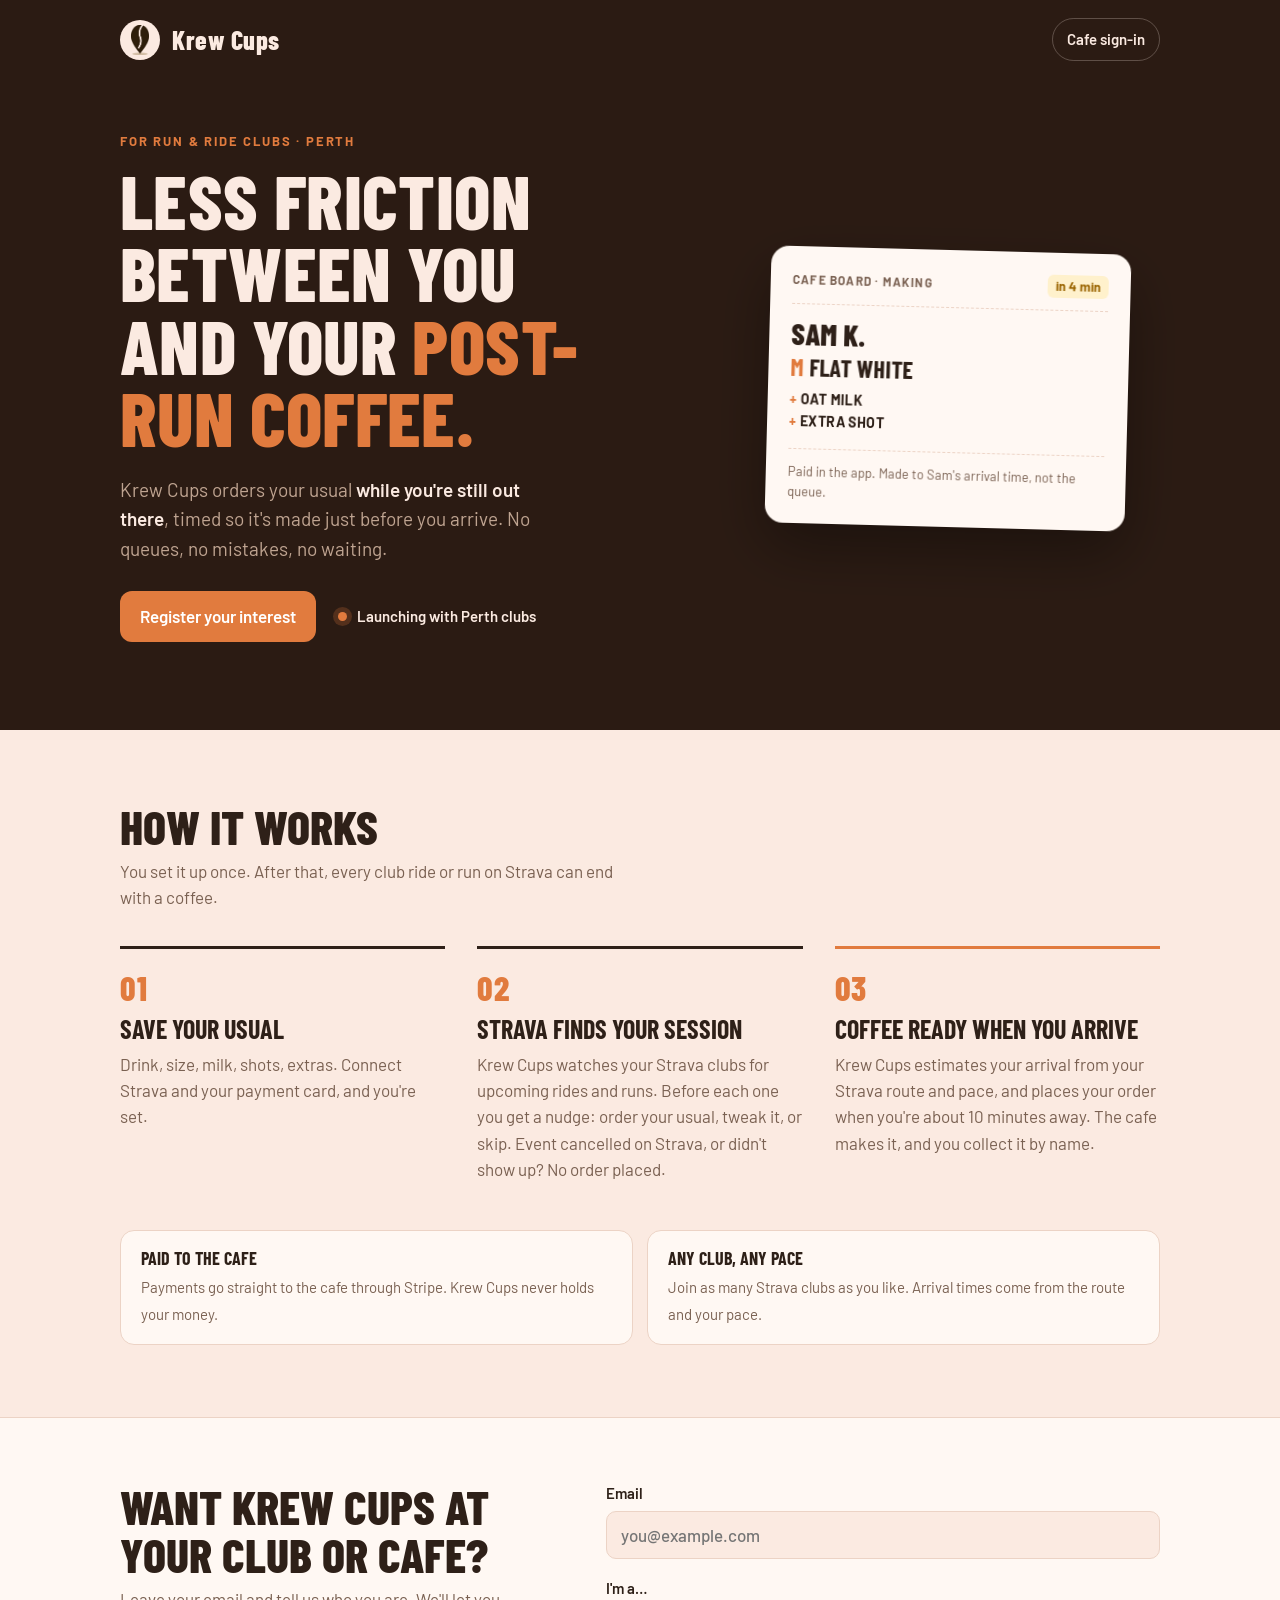
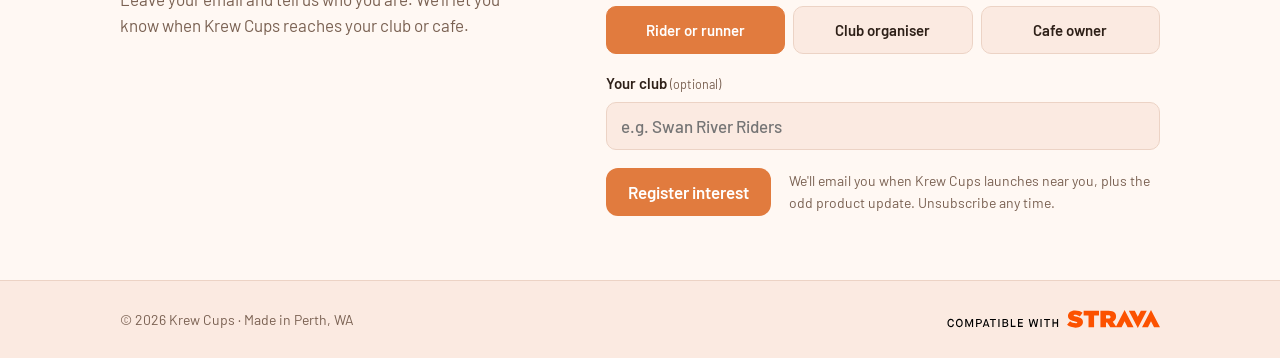
==== index.html @ 354a2b69 "deploy: roods97/krew-cup@a50fc64b621a94cc8d2a3154f591a09e2c97f228" ====
<!doctype html>
<html lang="en-AU">
  <head>
    <meta charset="UTF-8" />
    <meta name="viewport" content="width=device-width, initial-scale=1, viewport-fit=cover" />
    <title>Krew Cups</title>
    <meta
      name="description"
      content="Krew Cups orders your usual coffee while you're still out on your club ride or run, timed so it's made just before you arrive."
    />
    <link rel="icon" type="image/png" href="/assets/krewcup-logo-transparent-D4JELKim.png" />
    <link rel="preconnect" href="https://fonts.googleapis.com" />
    <link rel="preconnect" href="https://fonts.gstatic.com" crossorigin />
    <link
      rel="stylesheet"
      href="https://fonts.googleapis.com/css2?family=Barlow:wght@400;500;600&family=Barlow+Condensed:wght@600;700;800&display=swap"
    />
    <script type="module" crossorigin src="/assets/index-CygZt-Nh.js"></script>
    <link rel="stylesheet" crossorigin href="/assets/index-BFq_1Bxv.css">
  </head>
  <body>
    <header class="band">
      <div class="wrap">
        <nav class="nav" aria-label="Main">
          <a class="logo" href="#top" aria-label="Krew Cups home">
            <span class="logo-badge"><img src="/assets/krewcup-logo-transparent-D4JELKim.png" alt="" /></span>
            Krew Cups
          </a>
          <a class="nav-link" href="https://cafe.krewcups.com">Cafe sign-in</a>
        </nav>
        <section class="hero" id="top">
          <div>
            <p class="eyebrow">For run &amp; ride clubs · Perth</p>
            <h1>Less friction between you and your <em>post-run coffee.</em></h1>
            <p class="lead">
              Krew Cups orders your usual <b>while you're still out there</b>, timed so it's made just before you
              arrive. No queues, no mistakes, no waiting.
            </p>
            <div class="hero-actions">
              <a class="button primary" href="#interest">Register your interest</a>
              <span class="status"><i aria-hidden="true"></i>Launching with Perth clubs</span>
            </div>
          </div>
          <aside class="ticket" aria-label="Example order, as the cafe sees it">
            <div class="ticket-head"><span>Cafe board · Making</span><b>in 4 min</b></div>
            <div class="ticket-name">Sam K.</div>
            <div class="ticket-drink"><span>M</span>Flat White</div>
            <ul>
              <li>Oat milk</li>
              <li>Extra shot</li>
            </ul>
            <div class="ticket-foot">Paid in the app. Made to Sam's arrival time, not the queue.</div>
          </aside>
        </section>
      </div>
    </header>

    <main>
      <section class="how wrap" aria-labelledby="how-title">
        <h2 class="section-title" id="how-title">How it works</h2>
        <p class="section-sub">You set it up once. After that, every club ride or run on Strava can end with a coffee.</p>
        <ol class="timeline">
          <li class="step">
            <div class="when">01</div>
            <h3>Save your usual</h3>
            <p>Drink, size, milk, shots, extras. Connect Strava and your payment card, and you're set.</p>
          </li>
          <li class="step">
            <div class="when">02</div>
            <h3>Strava finds your session</h3>
            <p>
              Krew Cups watches your Strava clubs for upcoming rides and runs. Before each one you get a nudge: order
              your usual, tweak it, or skip. Event cancelled on Strava, or didn't show up? No order placed.
            </p>
          </li>
          <li class="step">
            <div class="when">03</div>
            <h3>Coffee ready when you arrive</h3>
            <p>
              Krew Cups estimates your arrival from your Strava route and pace, and places your order when you're about
              10 minutes away. The cafe makes it, and you collect it by name.
            </p>
          </li>
        </ol>
      </section>

      <section class="fine wrap" aria-label="The details">
        <div class="fine-grid">
          <div class="fact">
            <b>Paid to the cafe</b><span>Payments go straight to the cafe through Stripe. Krew Cups never holds your money.</span>
          </div>
          <div class="fact">
            <b>Any club, any pace</b><span>Join as many Strava clubs as you like. Arrival times come from the route and your pace.</span>
          </div>
        </div>
      </section>

      <section class="eoi" id="interest" aria-labelledby="eoi-title">
        <div class="wrap eoi-grid">
          <div>
            <h2 class="section-title" id="eoi-title">Want Krew Cups at your club or cafe?</h2>
            <p class="intro">
              Leave your email and tell us who you are. We'll let you know when Krew Cups reaches your club or cafe.
            </p>
          </div>
          <div>
            <form id="eoi-form" novalidate>
              <label class="field" for="eoi-email"
                >Email
                <input
                  id="eoi-email"
                  name="email"
                  type="email"
                  autocomplete="email"
                  inputmode="email"
                  placeholder="you@example.com"
                  required
                  maxlength="254"
                />
              </label>
              <fieldset class="roles">
                <legend>I'm a…</legend>
                <div class="role-options">
                  <label><input type="radio" name="role" value="rider" id="role-rider" checked />Rider or runner</label>
                  <label><input type="radio" name="role" value="club_organiser" id="role-club" />Club organiser</label>
                  <label><input type="radio" name="role" value="cafe_owner" id="role-cafe" />Cafe owner</label>
                </div>
              </fieldset>
              <label class="field" for="eoi-org"
                ><span id="org-label">Your club <small>(optional)</small></span>
                <input
                  id="eoi-org"
                  name="organisation"
                  type="text"
                  autocomplete="organization"
                  placeholder="e.g. Swan River Riders"
                  maxlength="200"
                />
              </label>
              <div class="honeypot" aria-hidden="true">
                <label for="eoi-website">Website</label
                ><input id="eoi-website" name="website" type="text" tabindex="-1" autocomplete="off" />
              </div>
              <p class="form-error" id="eoi-error" role="alert" hidden></p>
              <div class="form-foot">
                <button class="submit" type="submit" id="eoi-submit">Register interest</button>
                <p class="privacy">
                  We'll email you when Krew Cups launches near you, plus the odd product update. Unsubscribe any time.
                </p>
              </div>
            </form>
            <div class="thanks" id="eoi-thanks" role="status" hidden>
              <b>You're on the list</b>
              <p>Thanks. We'll be in touch when Krew Cups reaches you.</p>
            </div>
          </div>
        </div>
      </section>
    </main>

    <footer class="wrap">
      <span>© 2026 Krew Cups · Made in Perth, WA</span>
      <!-- Strava's official badges, unaltered (developers.strava.com/guidelines): orange on the
           light page, white where the dark theme would make the orange one's black text unreadable. -->
      <picture>
        <source srcset="/api_logo_cptblWith_strava_horiz_white.svg" media="(prefers-color-scheme: dark)" />
        <img class="strava-badge" src="/api_logo_cptblWith_strava_horiz_orange.svg" alt="Compatible with Strava" />
      </picture>
    </footer>
  </body>
</html>
---- assets/index-BFq_1Bxv.css ----
:root{--brown: #2b1b13;--blush: #fbeae1;--cream: #fff8f3;--ink: #2e2018;--muted: #7a6152;--line: #ecd3c5;--accent: #e17b3e;--accent-ink: #ffffff;--on-dark: #fbeae1;--on-dark-muted: #bfa491;--error: #b42318;--font-display: "Barlow Condensed", "Arial Narrow", system-ui, sans-serif;--font-body: "Barlow", system-ui, -apple-system, "Segoe UI", sans-serif}@media(prefers-color-scheme:dark){:root:not([data-theme=light]){--blush: #1d1410;--cream: #261a14;--ink: #f6e6dc;--muted: #c2a593;--line: #3e2b21;--error: #ff8a7a;color-scheme:dark}}:root[data-theme=dark]{--blush: #1d1410;--cream: #261a14;--ink: #f6e6dc;--muted: #c2a593;--line: #3e2b21;--error: #ff8a7a;color-scheme:dark}*{box-sizing:border-box}[hidden]{display:none!important}body{margin:0;background:var(--blush);color:var(--ink);font:400 17px/1.55 var(--font-body)}a{color:inherit}a:focus-visible,button:focus-visible,input:focus-visible{outline:3px solid var(--accent);outline-offset:3px}.wrap{max-width:1080px;margin:0 auto;padding-left:max(20px,env(safe-area-inset-left,0px));padding-right:max(20px,env(safe-area-inset-right,0px))}.band{background:var(--brown);color:var(--on-dark)}.nav{display:flex;align-items:center;justify-content:space-between;gap:16px;padding-block:18px}.logo{display:flex;align-items:center;gap:12px;font:800 26px/1 var(--font-display);letter-spacing:.02em;text-decoration:none}.logo-badge{width:40px;height:40px;border-radius:50%;background:var(--on-dark);display:grid;place-items:center;flex:none}.logo-badge img{width:24px;height:30px;object-fit:contain}.nav-link{font-weight:600;font-size:15px;text-decoration:none;padding:9px 14px;border:1px solid rgba(251,234,225,.25);border-radius:999px;white-space:nowrap}.nav-link:hover{background:#fbeae114}.hero{display:grid;gap:40px;padding-block:40px 64px;align-items:center}@media(min-width:860px){.hero{grid-template-columns:1.15fr .85fr;padding-block:56px 88px}}.eyebrow{font:700 13px/1 var(--font-body);letter-spacing:.14em;text-transform:uppercase;color:var(--accent);margin:0 0 16px}.hero h1{margin:0;font:800 clamp(40px,7vw,76px)/.95 var(--font-display);text-transform:uppercase;letter-spacing:.005em;text-wrap:balance}.hero h1 em{font-style:normal;color:var(--accent)}.hero p.lead{margin:22px 0 0;max-width:38ch;font-size:19px;color:var(--on-dark-muted)}.hero p.lead b{color:var(--on-dark);font-weight:600}.hero-actions{display:flex;flex-wrap:wrap;align-items:center;gap:14px 22px;margin-top:28px}.status{display:inline-flex;align-items:center;gap:10px;font-weight:600;font-size:15px}.status i{width:9px;height:9px;border-radius:50%;background:var(--accent);box-shadow:0 0 0 5px #e17b3e38}.ticket{background:#fff8f3;color:#2e2018;border-radius:18px;padding:22px;max-width:360px;justify-self:center;width:100%;box-shadow:0 24px 60px #00000059;transform:rotate(1.5deg)}@media(prefers-reduced-motion:no-preference){.ticket{animation:settle .9s cubic-bezier(.2,.8,.2,1) both}@keyframes settle{0%{transform:rotate(5deg) translateY(16px)}}}.ticket-head{display:flex;justify-content:space-between;align-items:baseline;border-bottom:1px dashed #ecd3c5;padding-bottom:12px}.ticket-head span{font-size:12px;font-weight:700;letter-spacing:.1em;text-transform:uppercase;color:#7a6152}.ticket-head b{font:700 13px/1 var(--font-body);color:#9a6400;background:#fff1cc;padding:5px 8px;border-radius:6px}.ticket-name{font:800 30px/1 var(--font-display);text-transform:uppercase;margin-top:14px}.ticket-drink{font:700 24px/1.1 var(--font-display);text-transform:uppercase;margin-top:6px}.ticket-drink span{color:var(--accent);margin-right:.25em}.ticket ul{list-style:none;margin:8px 0 0;padding:0;font-weight:700;font-size:14px;letter-spacing:.03em;text-transform:uppercase}.ticket li:before{content:"+ ";color:var(--accent)}.ticket-foot{margin-top:16px;padding-top:12px;border-top:1px dashed #ecd3c5;font-size:13px;color:#7a6152}.how{padding-block:72px 40px}.section-title{font:800 clamp(32px,5vw,48px)/1 var(--font-display);text-transform:uppercase;margin:0 0 8px;text-wrap:balance}.section-sub{margin:0 0 36px;color:var(--muted);max-width:52ch}.timeline{list-style:none;margin:0;padding:0;display:grid;gap:28px}@media(min-width:860px){.timeline{grid-template-columns:repeat(3,1fr);gap:32px}}.step{padding-top:22px;border-top:3px solid var(--ink)}.step:last-child{border-top-color:var(--accent)}.step .when{font:800 34px/1 var(--font-display);letter-spacing:.02em;text-transform:uppercase;color:var(--accent)}.step h3{margin:10px 0 8px;font:700 26px/1.05 var(--font-display);text-transform:uppercase}.step p{margin:0;color:var(--muted);max-width:40ch}.fine{padding-block:8px 72px}.fine-grid{display:grid;gap:14px}@media(min-width:700px){.fine-grid{grid-template-columns:repeat(2,1fr)}}.fact{background:var(--cream);border:1px solid var(--line);border-radius:14px;padding:18px 20px}.fact b{display:block;font:700 18px/1.1 var(--font-display);text-transform:uppercase;margin-bottom:4px}.fact span{color:var(--muted);font-size:15px}.eoi{background:var(--cream);border-block:1px solid var(--line)}.eoi-grid{display:grid;gap:32px;padding-block:64px}@media(min-width:860px){.eoi-grid{grid-template-columns:.9fr 1.1fr;align-items:start}}.eoi p.intro{margin:0;color:var(--muted);max-width:40ch}.eoi form{display:grid;gap:18px}.field{display:grid;gap:6px;font-weight:600;font-size:15px}.field small{font-weight:400;color:var(--muted)}.field input{font:500 17px var(--font-body);color:var(--ink);background:var(--blush);border:1px solid var(--line);border-radius:10px;padding:12px 14px;min-height:48px;width:100%;min-width:0}.roles{border:0;margin:0;padding:0;display:grid;gap:8px}.roles legend{font-weight:600;font-size:15px;margin-bottom:6px;padding:0}.role-options{display:grid;gap:8px}@media(min-width:520px){.role-options{grid-template-columns:repeat(3,1fr)}}.role-options label{position:relative;display:flex;align-items:center;justify-content:center;text-align:center;min-height:48px;padding:10px 12px;border:1px solid var(--line);border-radius:10px;background:var(--blush);font-weight:600;font-size:15px;cursor:pointer}.role-options input{position:absolute;opacity:0;top:0;right:0;bottom:0;left:0;cursor:pointer}.role-options label:has(input:checked){border-color:var(--accent);background:var(--accent);color:var(--accent-ink)}.role-options label:has(input:focus-visible){outline:3px solid var(--accent);outline-offset:3px}.honeypot{position:absolute;left:-9999px;width:1px;height:1px;overflow:hidden}.form-foot{display:flex;flex-wrap:wrap;align-items:center;gap:12px 18px}.submit{border:0;background:var(--accent);color:var(--accent-ink);font:600 17px var(--font-body);min-height:48px;padding:12px 22px;border-radius:12px;cursor:pointer}.submit:disabled{opacity:.6;cursor:default}.privacy{margin:0;font-size:14px;color:var(--muted);max-width:46ch}.form-error{margin:0;color:var(--error);font-weight:600;font-size:15px}.thanks{background:var(--blush);border:1px solid var(--line);border-radius:14px;padding:22px}.thanks b{display:block;font:800 26px/1.05 var(--font-display);text-transform:uppercase;margin-bottom:6px}.thanks p{margin:0;color:var(--muted)}.button{display:inline-flex;align-items:center;gap:8px;min-height:48px;padding:12px 20px;border-radius:12px;font-weight:600;text-decoration:none}.button.primary{background:var(--accent);color:#fff}.button:hover{filter:brightness(1.06)}footer{padding-block:28px;color:var(--muted);font-size:14px;display:flex;flex-wrap:wrap;gap:14px 24px;align-items:center;justify-content:space-between}.strava-badge{display:block;height:18px;width:auto;max-width:100%}
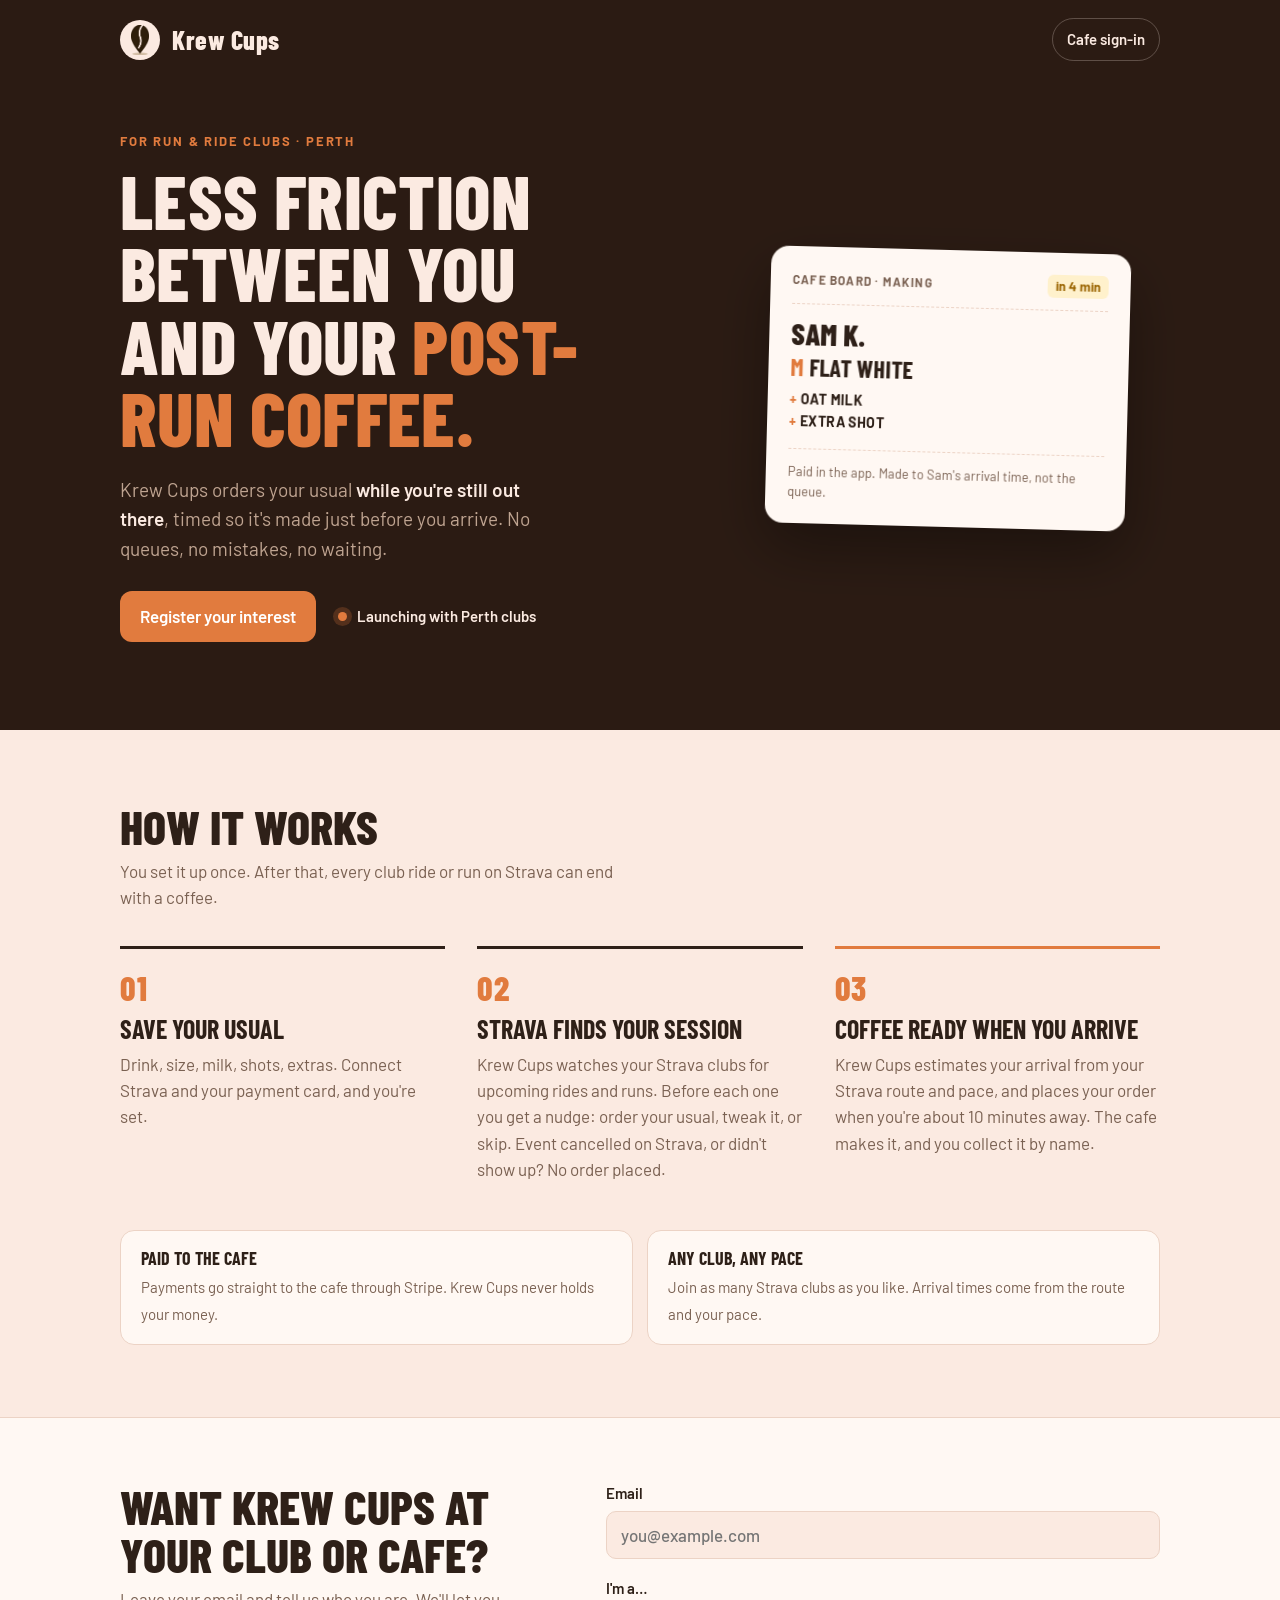
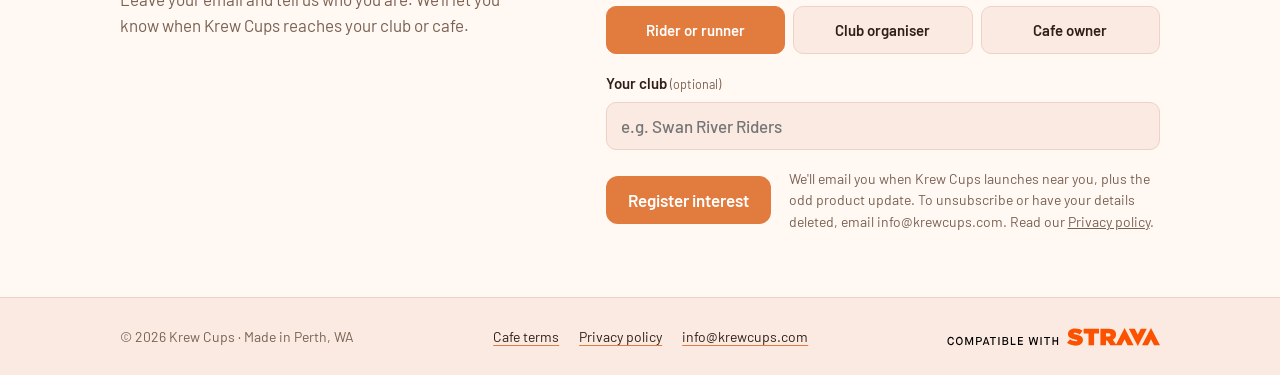
==== commit a678cc2f: "deploy: roods97/krew-cup@27086fe106c4de048542edfa4d556ca2a19899a2" ====
--- a/index.html
+++ b/index.html
@@ -15,8 +15,9 @@
       rel="stylesheet"
       href="https://fonts.googleapis.com/css2?family=Barlow:wght@400;500;600&family=Barlow+Condensed:wght@600;700;800&display=swap"
     />
-    <script type="module" crossorigin src="/assets/index-CygZt-Nh.js"></script>
-    <link rel="stylesheet" crossorigin href="/assets/index-BFq_1Bxv.css">
+    <script type="module" crossorigin src="/assets/main-Dn7Sjh5E.js"></script>
+    <link rel="modulepreload" crossorigin href="/assets/modulepreload-polyfill-B5Qt9EMX.js">
+    <link rel="stylesheet" crossorigin href="/assets/styles-b7v2vIeq.css">
   </head>
   <body>
     <header class="band">
@@ -126,8 +127,8 @@
                   <label><input type="radio" name="role" value="cafe_owner" id="role-cafe" />Cafe owner</label>
                 </div>
               </fieldset>
-              <label class="field" for="eoi-org"
-                ><span id="org-label">Your club <small>(optional)</small></span>
+              <label class="field" for="eoi-org" id="club-field"
+                ><span>Your club <small>(optional)</small></span>
                 <input
                   id="eoi-org"
                   name="organisation"
@@ -137,6 +138,40 @@
                   maxlength="200"
                 />
               </label>
+              <div class="cafe-fields" id="cafe-fields" hidden>
+                <label class="field" for="eoi-cafe"
+                  >Cafe name
+                  <input
+                    id="eoi-cafe"
+                    name="cafeName"
+                    type="text"
+                    autocomplete="organization"
+                    placeholder="e.g. Bean There Coffee"
+                    maxlength="200"
+                  />
+                </label>
+                <label class="field" for="eoi-contact"
+                  >Your name
+                  <input id="eoi-contact" name="contactName" type="text" autocomplete="name" maxlength="200" />
+                </label>
+                <div class="field-row">
+                  <label class="field" for="eoi-phone"
+                    ><span>Phone <small>(optional)</small></span>
+                    <input
+                      id="eoi-phone"
+                      name="phone"
+                      type="tel"
+                      autocomplete="tel"
+                      placeholder="04xx xxx xxx"
+                      maxlength="40"
+                    />
+                  </label>
+                  <label class="field" for="eoi-suburb"
+                    ><span>Suburb <small>(optional)</small></span>
+                    <input id="eoi-suburb" name="suburb" type="text" placeholder="e.g. Leederville" maxlength="120" />
+                  </label>
+                </div>
+              </div>
               <div class="honeypot" aria-hidden="true">
                 <label for="eoi-website">Website</label
                 ><input id="eoi-website" name="website" type="text" tabindex="-1" autocomplete="off" />
@@ -145,7 +180,7 @@
               <div class="form-foot">
                 <button class="submit" type="submit" id="eoi-submit">Register interest</button>
                 <p class="privacy">
-                  We'll email you when Krew Cups launches near you, plus the odd product update. Unsubscribe any time.
+                  We'll email you when Krew Cups launches near you, plus the odd product update. To unsubscribe or have your details deleted, email info@krewcups.com. Read our <a href="privacy/">Privacy policy</a>.
                 </p>
               </div>
             </form>
@@ -160,6 +195,11 @@
 
     <footer class="wrap">
       <span>© 2026 Krew Cups · Made in Perth, WA</span>
+      <nav class="foot-links" aria-label="Site">
+        <a href="cafe-terms/">Cafe terms</a>
+        <a href="privacy/">Privacy policy</a>
+        <a href="mailto:info@krewcups.com">info@krewcups.com</a>
+      </nav>
       <!-- Strava's official badges, unaltered (developers.strava.com/guidelines): orange on the
            light page, white where the dark theme would make the orange one's black text unreadable. -->
       <picture>
--- a/assets/styles-b7v2vIeq.css
+++ b/assets/styles-b7v2vIeq.css
@@ -0,0 +1 @@
+:root{--brown: #2b1b13;--blush: #fbeae1;--cream: #fff8f3;--ink: #2e2018;--muted: #7a6152;--line: #ecd3c5;--accent: #e17b3e;--accent-ink: #ffffff;--on-dark: #fbeae1;--on-dark-muted: #bfa491;--error: #b42318;--font-display: "Barlow Condensed", "Arial Narrow", system-ui, sans-serif;--font-body: "Barlow", system-ui, -apple-system, "Segoe UI", sans-serif}@media(prefers-color-scheme:dark){:root:not([data-theme=light]){--blush: #1d1410;--cream: #261a14;--ink: #f6e6dc;--muted: #c2a593;--line: #3e2b21;--error: #ff8a7a;color-scheme:dark}}:root[data-theme=dark]{--blush: #1d1410;--cream: #261a14;--ink: #f6e6dc;--muted: #c2a593;--line: #3e2b21;--error: #ff8a7a;color-scheme:dark}*{box-sizing:border-box}[hidden]{display:none!important}body{margin:0;background:var(--blush);color:var(--ink);font:400 17px/1.55 var(--font-body)}a{color:inherit}a:focus-visible,button:focus-visible,input:focus-visible{outline:3px solid var(--accent);outline-offset:3px}.wrap{max-width:1080px;margin:0 auto;padding-left:max(20px,env(safe-area-inset-left,0px));padding-right:max(20px,env(safe-area-inset-right,0px))}.band{background:var(--brown);color:var(--on-dark)}.nav{display:flex;align-items:center;justify-content:space-between;gap:16px;padding-block:18px}.logo{display:flex;align-items:center;gap:12px;font:800 26px/1 var(--font-display);letter-spacing:.02em;text-decoration:none}.logo-badge{width:40px;height:40px;border-radius:50%;background:var(--on-dark);display:grid;place-items:center;flex:none}.logo-badge img{width:24px;height:30px;object-fit:contain}.nav-link{font-weight:600;font-size:15px;text-decoration:none;padding:9px 14px;border:1px solid rgba(251,234,225,.25);border-radius:999px;white-space:nowrap}.nav-link:hover{background:#fbeae114}.hero{display:grid;gap:40px;padding-block:40px 64px;align-items:center}@media(min-width:860px){.hero{grid-template-columns:1.15fr .85fr;padding-block:56px 88px}}.eyebrow{font:700 13px/1 var(--font-body);letter-spacing:.14em;text-transform:uppercase;color:var(--accent);margin:0 0 16px}.hero h1{margin:0;font:800 clamp(40px,7vw,76px)/.95 var(--font-display);text-transform:uppercase;letter-spacing:.005em;text-wrap:balance}.hero h1 em{font-style:normal;color:var(--accent)}.hero p.lead{margin:22px 0 0;max-width:38ch;font-size:19px;color:var(--on-dark-muted)}.hero p.lead b{color:var(--on-dark);font-weight:600}.hero-actions{display:flex;flex-wrap:wrap;align-items:center;gap:14px 22px;margin-top:28px}.status{display:inline-flex;align-items:center;gap:10px;font-weight:600;font-size:15px}.status i{width:9px;height:9px;border-radius:50%;background:var(--accent);box-shadow:0 0 0 5px #e17b3e38}.ticket{background:#fff8f3;color:#2e2018;border-radius:18px;padding:22px;max-width:360px;justify-self:center;width:100%;box-shadow:0 24px 60px #00000059;transform:rotate(1.5deg)}@media(prefers-reduced-motion:no-preference){.ticket{animation:settle .9s cubic-bezier(.2,.8,.2,1) both}@keyframes settle{0%{transform:rotate(5deg) translateY(16px)}}}.ticket-head{display:flex;justify-content:space-between;align-items:baseline;border-bottom:1px dashed #ecd3c5;padding-bottom:12px}.ticket-head span{font-size:12px;font-weight:700;letter-spacing:.1em;text-transform:uppercase;color:#7a6152}.ticket-head b{font:700 13px/1 var(--font-body);color:#9a6400;background:#fff1cc;padding:5px 8px;border-radius:6px}.ticket-name{font:800 30px/1 var(--font-display);text-transform:uppercase;margin-top:14px}.ticket-drink{font:700 24px/1.1 var(--font-display);text-transform:uppercase;margin-top:6px}.ticket-drink span{color:var(--accent);margin-right:.25em}.ticket ul{list-style:none;margin:8px 0 0;padding:0;font-weight:700;font-size:14px;letter-spacing:.03em;text-transform:uppercase}.ticket li:before{content:"+ ";color:var(--accent)}.ticket-foot{margin-top:16px;padding-top:12px;border-top:1px dashed #ecd3c5;font-size:13px;color:#7a6152}.how{padding-block:72px 40px}.section-title{font:800 clamp(32px,5vw,48px)/1 var(--font-display);text-transform:uppercase;margin:0 0 8px;text-wrap:balance}.section-sub{margin:0 0 36px;color:var(--muted);max-width:52ch}.timeline{list-style:none;margin:0;padding:0;display:grid;gap:28px}@media(min-width:860px){.timeline{grid-template-columns:repeat(3,1fr);gap:32px}}.step{padding-top:22px;border-top:3px solid var(--ink)}.step:last-child{border-top-color:var(--accent)}.step .when{font:800 34px/1 var(--font-display);letter-spacing:.02em;text-transform:uppercase;color:var(--accent)}.step h3{margin:10px 0 8px;font:700 26px/1.05 var(--font-display);text-transform:uppercase}.step p{margin:0;color:var(--muted);max-width:40ch}.fine{padding-block:8px 72px}.fine-grid{display:grid;gap:14px}@media(min-width:700px){.fine-grid{grid-template-columns:repeat(2,1fr)}}.fact{background:var(--cream);border:1px solid var(--line);border-radius:14px;padding:18px 20px}.fact b{display:block;font:700 18px/1.1 var(--font-display);text-transform:uppercase;margin-bottom:4px}.fact span{color:var(--muted);font-size:15px}.eoi{background:var(--cream);border-block:1px solid var(--line)}.eoi-grid{display:grid;gap:32px;padding-block:64px}@media(min-width:860px){.eoi-grid{grid-template-columns:.9fr 1.1fr;align-items:start}}.eoi p.intro{margin:0;color:var(--muted);max-width:40ch}.eoi form{display:grid;gap:18px}.field{display:grid;gap:6px;font-weight:600;font-size:15px}.field small{font-weight:400;color:var(--muted)}.field input{font:500 17px var(--font-body);color:var(--ink);background:var(--blush);border:1px solid var(--line);border-radius:10px;padding:12px 14px;min-height:48px;width:100%;min-width:0}.cafe-fields{display:grid;gap:18px}.field-row{display:grid;gap:18px;grid-template-columns:repeat(auto-fit,minmax(180px,1fr))}.roles{border:0;margin:0;padding:0;display:grid;gap:8px}.roles legend{font-weight:600;font-size:15px;margin-bottom:6px;padding:0}.role-options{display:grid;gap:8px}@media(min-width:520px){.role-options{grid-template-columns:repeat(3,1fr)}}.role-options label{position:relative;display:flex;align-items:center;justify-content:center;text-align:center;min-height:48px;padding:10px 12px;border:1px solid var(--line);border-radius:10px;background:var(--blush);font-weight:600;font-size:15px;cursor:pointer}.role-options input{position:absolute;opacity:0;top:0;right:0;bottom:0;left:0;cursor:pointer}.role-options label:has(input:checked){border-color:var(--accent);background:var(--accent);color:var(--accent-ink)}.role-options label:has(input:focus-visible){outline:3px solid var(--accent);outline-offset:3px}.honeypot{position:absolute;left:-9999px;width:1px;height:1px;overflow:hidden}.form-foot{display:flex;flex-wrap:wrap;align-items:center;gap:12px 18px}.submit{border:0;background:var(--accent);color:var(--accent-ink);font:600 17px var(--font-body);min-height:48px;padding:12px 22px;border-radius:12px;cursor:pointer}.submit:disabled{opacity:.6;cursor:default}.privacy{margin:0;font-size:14px;color:var(--muted);max-width:46ch}.form-error{margin:0;color:var(--error);font-weight:600;font-size:15px}.thanks{background:var(--blush);border:1px solid var(--line);border-radius:14px;padding:22px}.thanks b{display:block;font:800 26px/1.05 var(--font-display);text-transform:uppercase;margin-bottom:6px}.thanks p{margin:0;color:var(--muted)}.button{display:inline-flex;align-items:center;gap:8px;min-height:48px;padding:12px 20px;border-radius:12px;font-weight:600;text-decoration:none}.button.primary{background:var(--accent);color:#fff}.button:hover{filter:brightness(1.06)}footer{padding-block:28px;color:var(--muted);font-size:14px;display:flex;flex-wrap:wrap;gap:14px 24px;align-items:center;justify-content:space-between}.strava-badge{display:block;height:18px;width:auto;max-width:100%}.doc-hero{padding-block:24px 48px}.doc-hero h1{margin:0;font:800 clamp(40px,7vw,64px)/.95 var(--font-display);text-transform:uppercase}.doc-meta{margin:14px 0 0;color:var(--on-dark-muted);font-size:15px}.doc-meta time{color:var(--on-dark);font-weight:600}.doc-body{display:grid;gap:32px;padding-block:40px 56px}@media(min-width:860px){.doc-body{grid-template-columns:220px minmax(0,1fr);gap:48px}.toc{position:sticky;top:24px;align-self:start}}.toc h2{margin:0 0 8px;font:700 13px/1 var(--font-body);letter-spacing:.12em;text-transform:uppercase;color:var(--muted)}.toc ol{margin:0;padding-left:20px;display:grid;gap:4px;font-size:15px;color:var(--muted)}.toc a{color:var(--ink);text-decoration:none}.toc a:hover{text-decoration:underline}.doc-text{max-width:68ch;min-width:0}.doc-text section{scroll-margin-top:16px}.doc-text h2{margin:36px 0 10px;font:800 clamp(26px,4vw,34px)/1 var(--font-display);text-transform:uppercase}.doc-text h3{margin:22px 0 6px;font:700 21px/1.1 var(--font-display);text-transform:uppercase}.doc-text p,.doc-text ul{margin:0 0 12px}.doc-text ul{padding-left:20px;display:grid;gap:8px}.doc-text a{color:var(--ink);font-weight:600;text-decoration-color:var(--accent);text-decoration-thickness:2px;text-underline-offset:3px}.doc-lead{margin-top:0;font-size:18px;color:var(--muted)}.glance{list-style:none;margin:0;padding:0;display:grid;gap:10px}.glance li{background:var(--cream);border:1px solid var(--line);border-left:4px solid var(--accent);border-radius:12px;padding:12px 16px;display:grid;gap:2px}.glance b{font:700 18px/1.15 var(--font-display);text-transform:uppercase}.glance span{color:var(--muted);font-size:15px}.terms-meta{display:flex;flex-wrap:wrap;align-items:center;gap:8px 16px}.terms-meta b{color:var(--on-dark);font-weight:600}.terms-meta a{color:var(--on-dark-muted);text-underline-offset:3px}.doc-questions{margin-top:36px;color:var(--muted)}.ver-pill{background:var(--accent);color:var(--accent-ink);border-radius:999px;padding:3px 12px;font-weight:700;font-size:14px}.ver-pill.old{background:transparent;border:1px solid var(--on-dark-muted);color:var(--on-dark)}.toc h2+.versions,.toc h2+ol{margin-bottom:24px}.versions{list-style:none;margin:0;padding:0;display:grid;gap:6px}.versions a{display:flex;justify-content:space-between;gap:8px;padding:7px 10px;border:1px solid var(--line);border-radius:8px;font-size:14px}.versions a:hover{text-decoration:none;border-color:var(--accent)}.versions a[aria-current]{border-color:var(--accent);background:var(--cream);font-weight:600}.versions span:last-child{color:var(--muted);font-weight:400}.old-note{background:var(--cream);border:1px solid var(--line);border-left:4px solid var(--accent);border-radius:12px;padding:12px 16px;font-weight:600}.short-version{background:var(--cream);border:1px solid var(--line);border-radius:16px;padding:18px 20px;margin-bottom:8px}.doc-text .short-version h2{margin-top:0}.short-version>p{color:var(--muted);font-size:15px}.key-points{list-style:none;margin:0;padding:0;display:grid;gap:12px}.key-points li{display:grid;grid-template-columns:28px minmax(0,1fr);gap:12px;align-items:start}.key-points .n{width:28px;height:28px;border-radius:50%;border:2px solid var(--accent);display:grid;place-items:center;font-weight:700;font-size:14px}.key-points li.money .n{background:var(--accent);color:var(--accent-ink)}.key-points b{display:block;font:700 18px/1.15 var(--font-display);text-transform:uppercase}.key-points div>span{color:var(--muted);font-size:15px}.clause-no{font-weight:700;margin-right:.25em}.doc-text .clause-list{list-style:none;padding-left:28px}.doc-text p[id]{scroll-margin-top:16px}.foot-links{display:flex;flex-wrap:wrap;gap:6px 20px}.foot-links a{color:var(--ink);text-decoration-color:var(--accent);text-underline-offset:3px}.doc-single{padding-block:40px 56px}.policy-short{background:var(--brown);color:var(--on-dark);border-radius:18px;padding:22px 22px 18px;margin:24px 0 32px}.doc-text .policy-short h2{margin:0 0 12px;font-size:26px}.doc-text .policy-short ul{margin:0;padding:0;list-style:none;display:grid;gap:10px}@media(min-width:760px){.doc-text .policy-short ul{grid-template-columns:1fr 1fr;gap:12px 28px}}.policy-short li{display:flex;gap:10px;font-size:16px;line-height:1.4;color:var(--on-dark-muted)}.policy-short li:before{content:"";width:8px;height:8px;border-radius:50%;background:var(--accent);flex:none;margin-top:7px}.policy-short li b{color:var(--on-dark);font-weight:600}.doc-text .policy-short a{color:var(--on-dark);white-space:nowrap}.acc-tools{display:flex;justify-content:space-between;align-items:baseline;gap:12px;margin-bottom:10px}.doc-text .acc-tools h2{margin:0;font-size:26px}.acc-tools button{background:none;border:0;padding:4px 0;color:var(--ink);font:600 16px var(--font-body);cursor:pointer;text-decoration:underline;text-decoration-color:var(--accent);text-decoration-thickness:2px;text-underline-offset:3px}.acc{border-top:1px solid var(--line);scroll-margin-top:16px}.acc:last-of-type{border-bottom:1px solid var(--line)}.acc summary{display:flex;gap:14px;align-items:flex-start;padding:16px 4px;cursor:pointer;list-style:none}.acc summary::-webkit-details-marker{display:none}.acc summary:focus-visible{outline:3px solid var(--accent);outline-offset:3px}.acc .n{font:800 22px/1 var(--font-display);color:var(--accent);width:1.6em;flex:none;font-variant-numeric:tabular-nums}.acc .st{display:flex;flex-direction:column;gap:3px;min-width:0;flex:1}.acc .st b{font:700 21px/1.1 var(--font-display);text-transform:uppercase;letter-spacing:.02em}.acc .st small{font-size:15px;color:var(--muted);line-height:1.4}.acc .chev{flex:none;color:var(--muted);margin-top:2px}@media(prefers-reduced-motion:no-preference){.acc .chev{transition:transform .2s}}.acc[open] .chev{transform:rotate(180deg)}.acc-body{padding:0 4px 20px calc(1.6em + 18px)}.doc-text .acc-body h3:first-child{margin-top:0}.policy ol{margin:0 0 12px;padding-left:22px;display:grid;gap:8px}.policy code{font-size:.9em;background:var(--cream);border:1px solid var(--line);padding:1px 5px;border-radius:5px}.table-wrap{overflow-x:auto;margin:0 0 14px;border:1px solid var(--line);border-radius:12px;background:var(--cream)}.table-wrap table{border-collapse:collapse;width:100%;font-size:15px;min-width:520px}.table-wrap th,.table-wrap td{text-align:left;vertical-align:top;padding:10px 12px;border-bottom:1px solid var(--line)}.table-wrap th{font:700 13px/1.2 var(--font-body);letter-spacing:.06em;text-transform:uppercase;color:var(--muted)}.table-wrap tr:last-child td{border-bottom:0}@media(max-width:559px){.acc-body{padding-left:4px}}@media print{.policy-page .band,.policy-short{background:none;color:var(--ink)}.policy-page .nav,.acc-tools button,.acc .chev{display:none}.policy-page .doc-meta,.policy-page .doc-meta time,.policy-short li,.policy-short li b,.doc-text .policy-short a{color:var(--ink)}.policy-short{border:1px solid var(--line)}.acc{break-inside:auto}.acc summary{break-after:avoid}}
